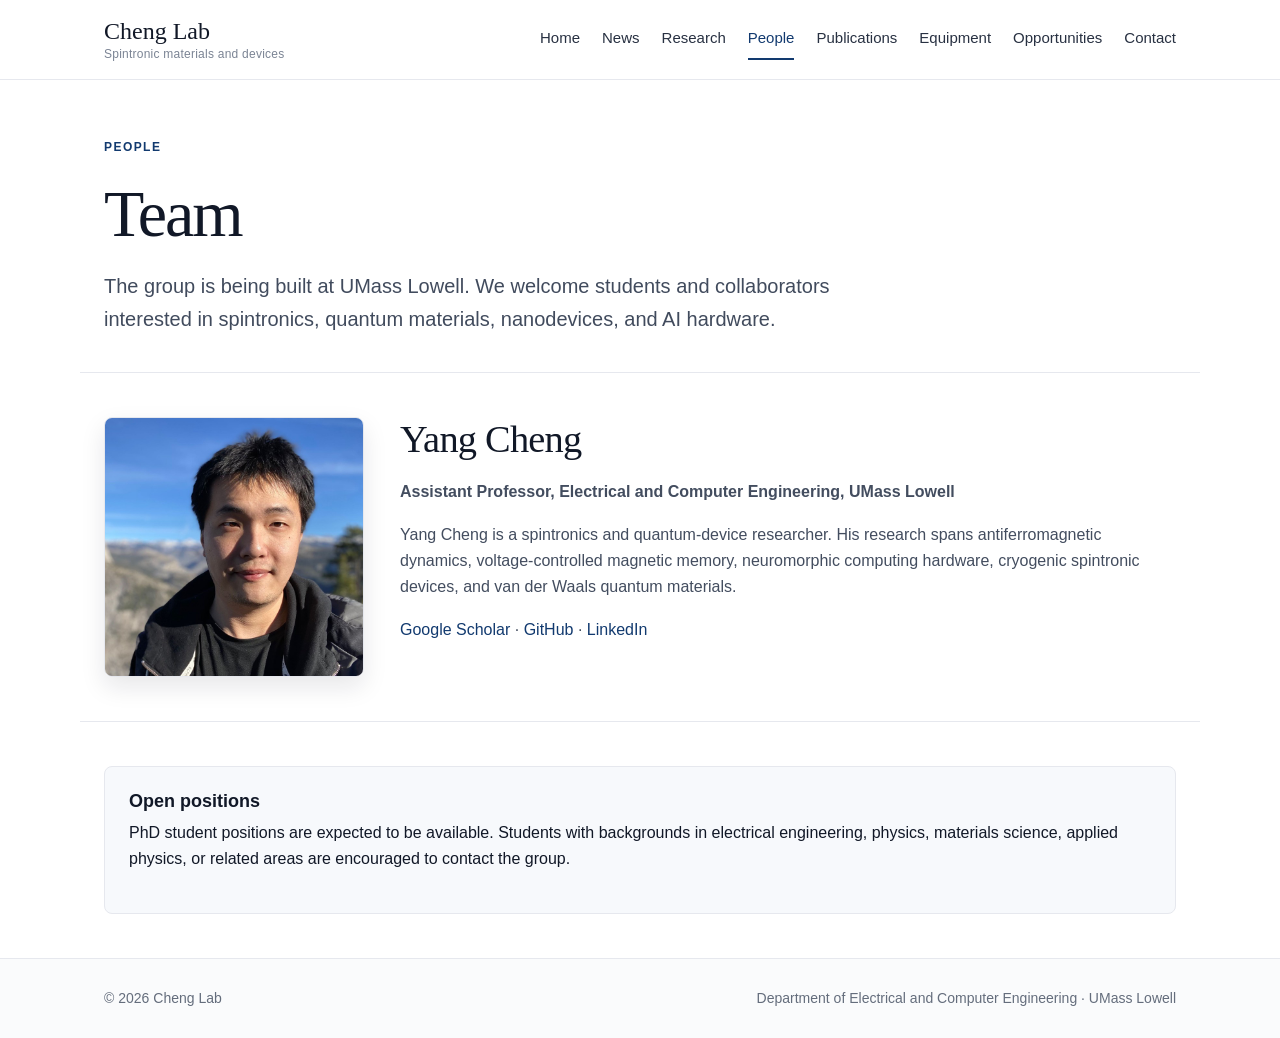
==== team.html @ a249fd8a "Add files via upload" ====
<!DOCTYPE html>
<html lang="en">
<head>
  <meta charset="utf-8" />
  <meta name="viewport" content="width=device-width, initial-scale=1" />
  <title>People | Cheng Lab</title>
  <meta name="description" content="Cheng Research Group at UMass Lowell: spintronic materials, magnetic memory, electronics, and AI hardware." />
  <link rel="stylesheet" href="assets/style.css" />
</head>
<body>
  <header class="site-header">
    <div class="nav">
      <a class="brand" href="index.html">Cheng Lab<small>Spintronic materials and devices</small></a>
      <nav class="nav-links" aria-label="Main navigation">
        <a href="index.html" class="">Home</a>
<a href="news.html" class="">News</a>
<a href="research.html" class="">Research</a>
<a href="team.html" class="active">People</a>
<a href="publications.html" class="">Publications</a>
<a href="equipment.html" class="">Equipment</a>
<a href="opportunities.html" class="">Opportunities</a>
<a href="contact.html" class="">Contact</a>
      </nav>
    </div>
  </header>
  <main>

    <section class="page-hero">
      <div class="kicker">People</div>
      <h1>Team</h1>
      <p>The group is being built at UMass Lowell. We welcome students and collaborators interested in spintronics, quantum materials, nanodevices, and AI hardware.</p>
    </section>
    <section class="page-section">
      <div class="profile">
        <img class="portrait" src="assets/yang-cheng.jpg" alt="Yang Cheng" />
        <div class="page-copy">
          <h2>Yang Cheng</h2>
          <p><strong>Assistant Professor, Electrical and Computer Engineering, UMass Lowell</strong></p>
          <p>Yang Cheng is a spintronics and quantum-device researcher. His research spans antiferromagnetic dynamics, voltage-controlled magnetic memory, neuromorphic computing hardware, cryogenic spintronic devices, and van der Waals quantum materials.</p>
          <p><a href="https://scholar.google.com/citations?user=8sIRCqMAAAAJ&hl=en&oi=sra">Google Scholar</a> · <a href="https://github.com/yangchengphy">GitHub</a> · <a href="https://www.linkedin.com/in/yang-cheng-physics/">LinkedIn</a></p>
        </div>
      </div>
    </section>
    <section class="page-section">
      <div class="callout">
        <h3>Open positions</h3>
        <p>PhD student positions are expected to be available. Students with backgrounds in electrical engineering, physics, materials science, applied physics, or related areas are encouraged to contact the group.</p>
      </div>
    </section>

  </main>
  <footer class="footer">
    <div class="wrap">
      <span>© <span id="year"></span> Cheng Lab</span>
      <span>Department of Electrical and Computer Engineering · UMass Lowell</span>
    </div>
  </footer>
  <script>document.getElementById('year').textContent = new Date().getFullYear();</script>
</body>
</html>
---- assets/style.css ----
:root{
  --ink:#111827;
  --muted:#5b6472;
  --faint:#7b8494;
  --line:#e6e8ee;
  --bg:#ffffff;
  --soft:#f6f8fb;
  --blue:#123a6f;
  --blue2:#2a5d9f;
  --max:1120px;
}
*{box-sizing:border-box}
html{scroll-behavior:smooth}
body{
  margin:0;
  background:var(--bg);
  color:var(--ink);
  font-family:-apple-system,BlinkMacSystemFont,"Segoe UI",Roboto,"Helvetica Neue",Arial,sans-serif;
  font-size:16px;
  line-height:1.65;
}
a{color:var(--blue);text-decoration:none}
a:hover{text-decoration:underline;text-underline-offset:3px}
.site-header{
  border-bottom:1px solid var(--line);
  background:rgba(255,255,255,.97);
  position:sticky;
  top:0;
  z-index:10;
}
.nav{
  max-width:var(--max);
  margin:0 auto;
  padding:18px 24px;
  display:flex;
  align-items:center;
  justify-content:space-between;
  gap:24px;
}
.brand{
  font-family:Georgia,"Times New Roman",serif;
  font-size:24px;
  line-height:1.15;
  color:var(--ink);
  text-decoration:none;
  white-space:nowrap;
}
.brand small{
  display:block;
  font-family:-apple-system,BlinkMacSystemFont,"Segoe UI",Roboto,"Helvetica Neue",Arial,sans-serif;
  font-size:12px;
  font-weight:500;
  color:var(--faint);
  margin-top:2px;
  letter-spacing:.02em;
}
.nav-links{
  display:flex;
  align-items:center;
  gap:22px;
  font-size:15px;
  white-space:nowrap;
}
.nav-links a{
  color:#283142;
  text-decoration:none;
  padding:7px 0;
  border-bottom:2px solid transparent;
}
.nav-links a:hover,.nav-links a.active{
  color:var(--blue);
  border-bottom-color:var(--blue);
}
main{min-height:calc(100vh - 160px)}
.wrap{max-width:var(--max);margin:0 auto;padding:0 24px}
.hero{
  max-width:var(--max);
  margin:0 auto;
  padding:70px 24px 60px;
  display:grid;
  grid-template-columns:1.05fr .95fr;
  gap:56px;
  align-items:center;
}
.kicker{
  color:var(--blue);
  text-transform:uppercase;
  letter-spacing:.12em;
  font-weight:700;
  font-size:12px;
  margin-bottom:18px;
}
h1,h2,h3{
  font-family:Georgia,"Times New Roman",serif;
  line-height:1.15;
  margin:0;
  font-weight:500;
}
h1{font-size:clamp(40px,5.5vw,66px);letter-spacing:-.03em;max-width:720px}
h2{font-size:clamp(28px,3vw,42px);letter-spacing:-.02em;margin-bottom:18px}
h3{font-size:22px;margin-bottom:8px}
p{margin-top:0}
.lead{font-size:20px;line-height:1.6;color:#384253;max-width:720px;margin:24px 0 0}
.actions{display:flex;gap:13px;flex-wrap:wrap;margin-top:30px}
.button{
  display:inline-flex;
  align-items:center;
  justify-content:center;
  border:1px solid #cfd6e2;
  border-radius:5px;
  padding:10px 15px;
  font-weight:600;
  color:var(--blue);
  background:#fff;
  text-decoration:none;
  font-size:15px;
}
.button.primary{background:var(--blue);border-color:var(--blue);color:#fff}
.button:hover{background:#f3f6fb;text-decoration:none}
.button.primary:hover{background:#0d2e59;color:#fff}
.hero-visual img{
  display:block;
  width:100%;
  border-radius:10px;
  border:1px solid var(--line);
  box-shadow:0 22px 55px rgba(18,58,111,.14);
  background:#f8fbff;
}
.notice{
  border-top:1px solid var(--line);
  border-bottom:1px solid var(--line);
  background:#f7f9fc;
}
.notice .wrap{
  padding-top:20px;
  padding-bottom:20px;
  display:flex;
  justify-content:space-between;
  gap:24px;
  align-items:center;
}
.notice p{margin:0;color:#394457}
.section{padding:58px 0;border-bottom:1px solid var(--line)}
.section:last-child{border-bottom:0}
.section-intro{
  display:grid;
  grid-template-columns:320px 1fr;
  gap:48px;
  align-items:start;
  margin-bottom:28px;
}
.section-intro p{font-size:18px;color:#414b5d;margin:6px 0 0}
.grid-3{display:grid;grid-template-columns:repeat(3,1fr);gap:28px}
.research-card,.info-card{
  border-top:3px solid var(--blue);
  padding-top:18px;
}
.research-card p,.info-card p,.page-copy p,.page-copy li{color:#434d5f}
.research-card a{font-weight:600}
.news-list,.pub-list,.plain-list{list-style:none;margin:0;padding:0}
.news-list li,.pub-list li{
  display:grid;
  grid-template-columns:130px 1fr;
  gap:22px;
  border-top:1px solid var(--line);
  padding:18px 0;
}
.date,.venue{color:var(--faint);font-size:14px}
.news-list p,.pub-list p{margin:0}
.page-hero{
  max-width:var(--max);
  margin:0 auto;
  padding:58px 24px 36px;
  border-bottom:1px solid var(--line);
}
.page-hero p{font-size:20px;color:#414b5d;max-width:800px;margin:18px 0 0}
.page-section{max-width:var(--max);margin:0 auto;padding:44px 24px;border-bottom:1px solid var(--line)}
.page-section:last-child{border-bottom:0}
.two-col{display:grid;grid-template-columns:1fr 1fr;gap:46px;align-items:start}
.profile{display:grid;grid-template-columns:260px 1fr;gap:36px;align-items:start}
.portrait{
  width:100%;
  aspect-ratio:1/1;
  object-fit:cover;
  border-radius:8px;
  border:1px solid var(--line);
  box-shadow:0 10px 25px rgba(17,24,39,.10);
}
.callout{
  background:#f7f9fc;
  border:1px solid var(--line);
  padding:24px;
  border-radius:8px;
}
.callout h3{font-family:-apple-system,BlinkMacSystemFont,"Segoe UI",Roboto,"Helvetica Neue",Arial,sans-serif;font-weight:700;font-size:18px;margin-bottom:8px}
.contact-grid{display:grid;grid-template-columns:repeat(3,1fr);gap:28px}
.footer{border-top:1px solid var(--line);background:#fafbfc;color:#646d7c}
.footer .wrap{padding-top:28px;padding-bottom:28px;display:flex;justify-content:space-between;gap:20px;flex-wrap:wrap;font-size:14px}
@media (max-width:920px){
  .nav{align-items:flex-start;flex-direction:column;gap:10px}
  .nav-links{flex-wrap:wrap;gap:10px 16px;white-space:normal}
  .hero,.section-intro,.grid-3,.two-col,.profile,.contact-grid{grid-template-columns:1fr}
  .hero{padding-top:36px}
  .notice .wrap{align-items:flex-start;flex-direction:column}
  .news-list li,.pub-list li{grid-template-columns:1fr;gap:4px}
}

.simple-copy{max-width:760px}
.simple-copy h2{margin-bottom:16px}
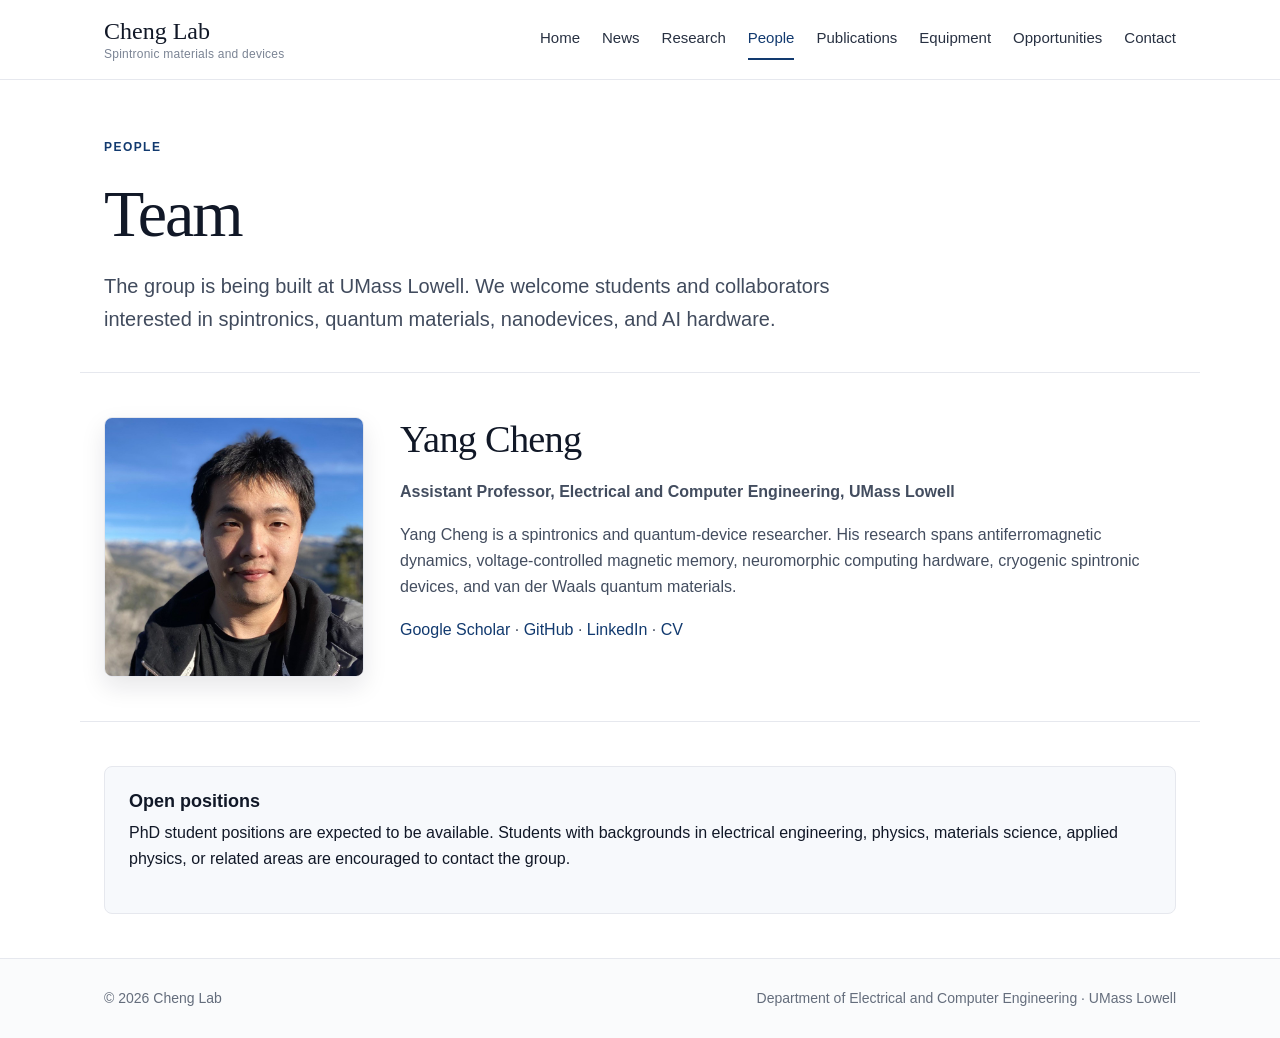
==== commit 78f75194: "Add files via upload" ====
--- a/team.html
+++ b/team.html
@@ -37,7 +37,7 @@
           <h2>Yang Cheng</h2>
           <p><strong>Assistant Professor, Electrical and Computer Engineering, UMass Lowell</strong></p>
           <p>Yang Cheng is a spintronics and quantum-device researcher. His research spans antiferromagnetic dynamics, voltage-controlled magnetic memory, neuromorphic computing hardware, cryogenic spintronic devices, and van der Waals quantum materials.</p>
-          <p><a href="https://scholar.google.com/citations?user=8sIRCqMAAAAJ&hl=en&oi=sra">Google Scholar</a> · <a href="https://github.com/yangchengphy">GitHub</a> · <a href="https://www.linkedin.com/in/yang-cheng-physics/">LinkedIn</a></p>
+          <p><a href="https://scholar.google.com/citations?user=8sIRCqMAAAAJ&hl=en&oi=sra">Google Scholar</a> · <a href="https://github.com/yangchengphy">GitHub</a> · <a href="https://www.linkedin.com/in/yang-cheng-physics/">LinkedIn</a> · <a href="assets/Yang_Cheng_CV.pdf">CV</a></p>
         </div>
       </div>
     </section>
